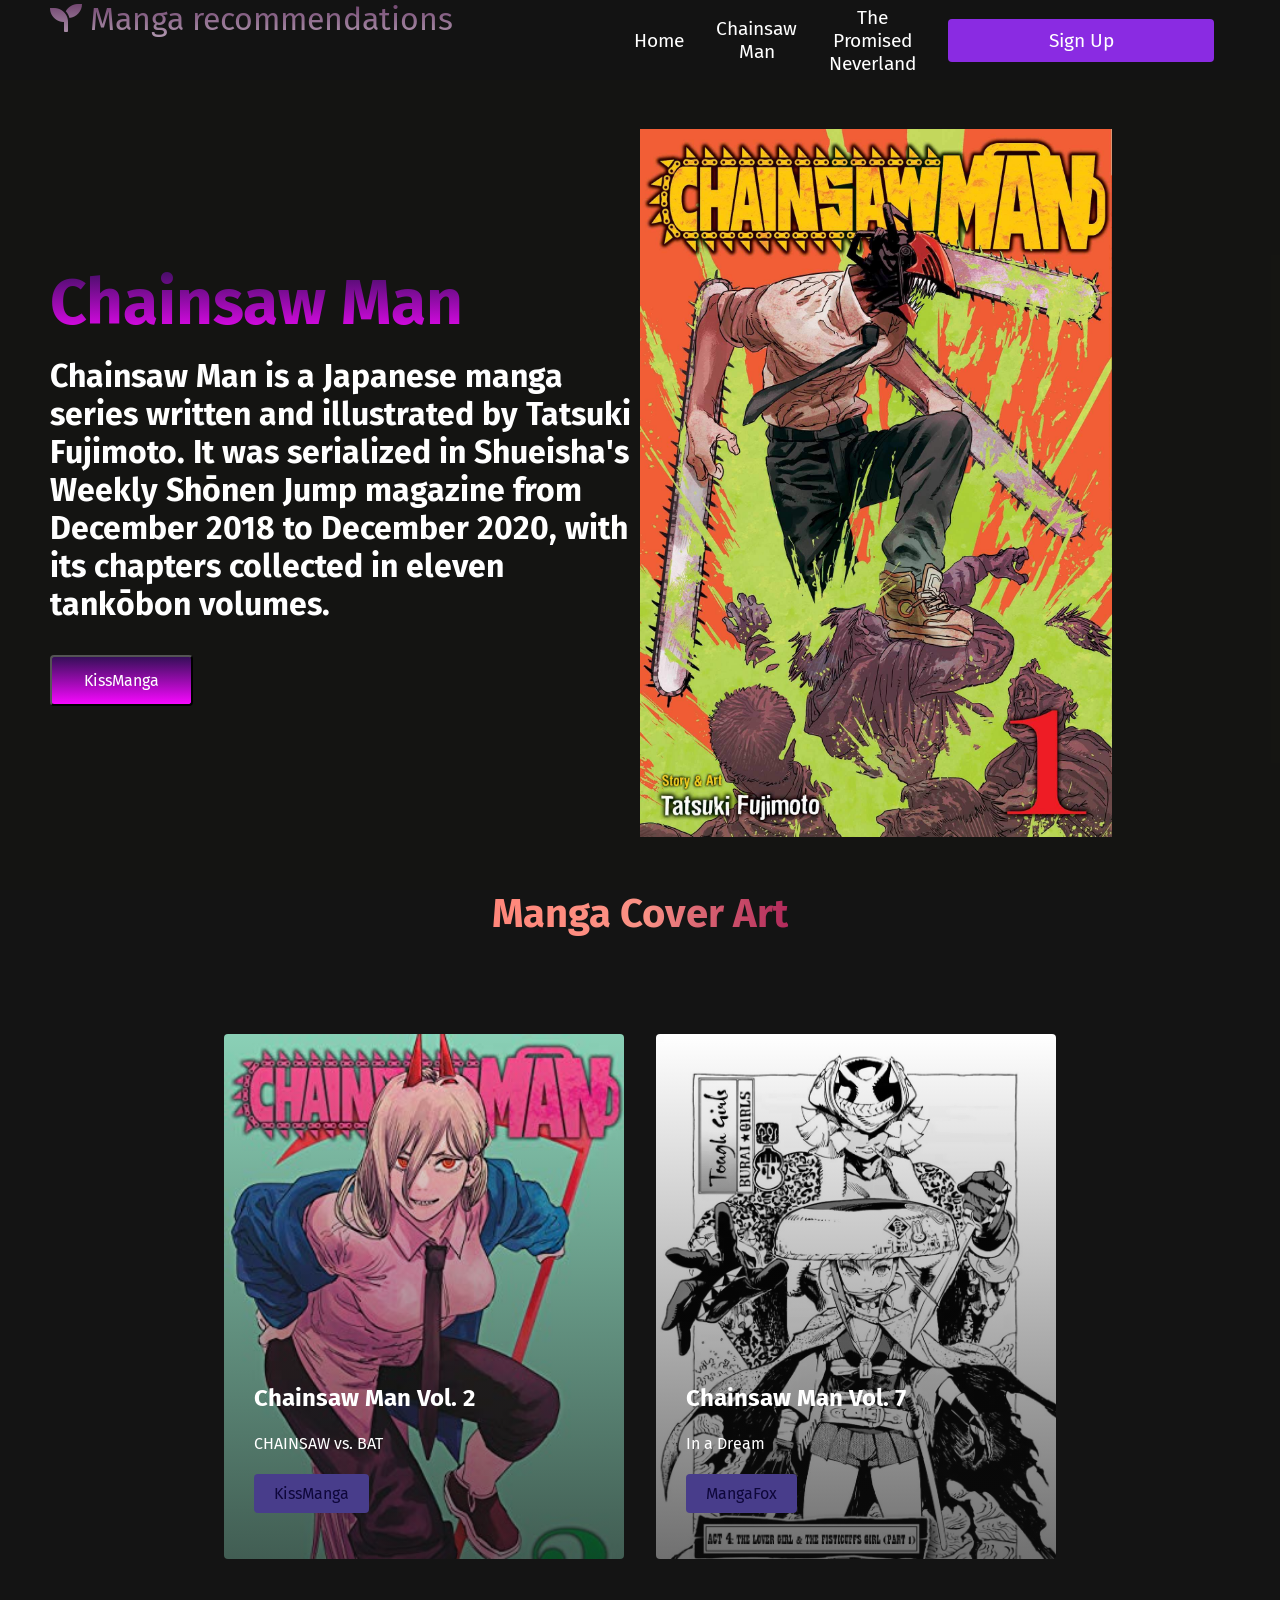
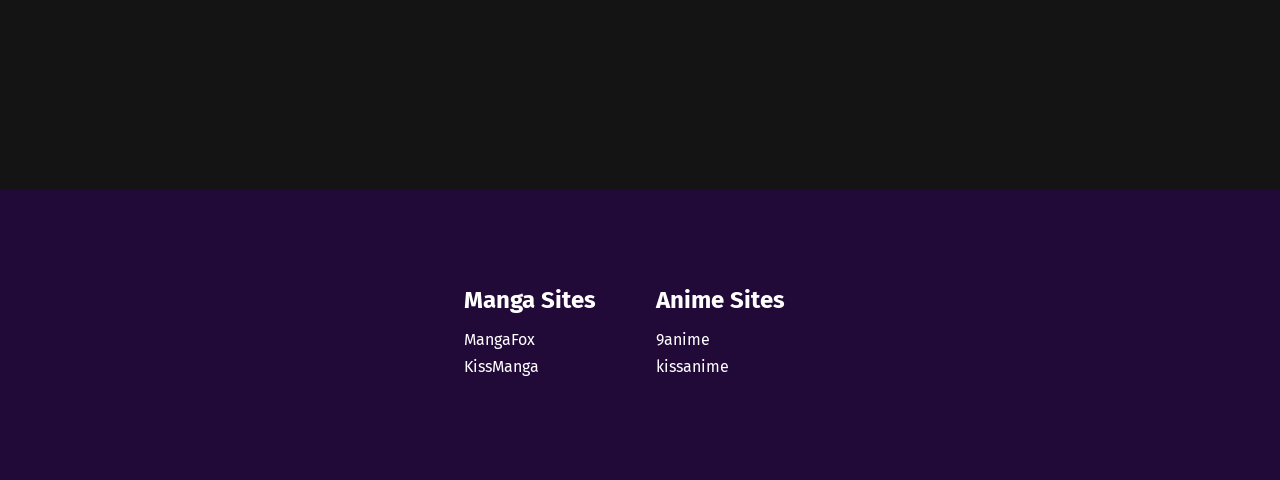
==== Chainsaw.html @ 0ef7254d "Added finishing changes" ====
<!DOCTYPE html>
<html lang="en">
<head>
    <meta charset="UTF-8">
    <meta http-equiv="X-UA-Compatible" content="IE=edge">
    <meta name="viewport" content="width=device-width, initial-scale=1.0">
    <title>Inner Web</title>
    <link rel="stylesheet" href="styles.css"/>
    <link rel="stylesheet" href="https://use.fontawesome.com/releases/v5.15.4/css/all.css" integrity="sha384-DyZ88mC6Up2uqS4h/KRgHuoeGwBcD4Ng9SiP4dIRy0EXTlnuz47vAwmeGwVChigm" crossorigin="anonymous"/>
    <link rel="preconnect" href="https://fonts.googleapis.com">
<link rel="preconnect" href="https://fonts.gstatic.com" crossorigin>
<link href="https://fonts.googleapis.com/css2?family=Fira+Sans:ital@1&display=swap" rel="stylesheet">
</head>
<body>
    <nav class="navbar">
        <div class="navbar_container">
            <a href="" id="navbar_logo">
                <i class="fas fa-seedling"></i>
                Manga recommendations
            </a>
            <div class="navbar_toggle" id="mobile-menu">
                <span class="bar"></span>
                <span class="bar"></span> 
                <span class="bar"></span>     
            </div>
            <ul class="navbar_menu">
                <li class="navbar_item">
                    <a href="" class="navbar_links"> Home </a>
                </li>
                <li class="navbar_item">
                    <a href="/Chainsaw.html" class="navbar_links"> Chainsaw Man </a>
                </li>
                <li class="navbar_item">
                    <a href="/" class="navbar_links">The Promised Neverland </a>
                </li>
                <li class="navbar_btn">
                    <a href="" class="button"> Sign Up </a>
                </li>
            </ul>
        </div>
    </nav>

    <!-- 
        Section
    -->
    <div class="main">
        <div class="main_container">
            <div class="main_content">
                <h1></h1>
                <h1>Chainsaw Man</h1>
                <p>Chainsaw Man is a Japanese manga series written and illustrated by Tatsuki Fujimoto. It was serialized in Shueisha's Weekly Shōnen Jump magazine from December 2018 to December 2020, with its chapters collected in eleven tankōbon volumes. </p>
                <button class="main_btn"><a href="https://kissmanga.org/" target="_blank" rel="noreferrer noopener">KissManga</a></button>
            </div>
            <div class="main_image--containter">
                <img src="images/81s8xJUzWGL.jpg" alt="Chainsaw Man" id="main_img">
            </div>
        </div>
    </div>
    
    <!-- 
        Second Section
     -->
    <div class="services">
        <h1>Manga Cover Art </h1>
        <div class="services_container">
            <div class="services_card">
                <h2> Chainsaw Man Vol. 2 </h2>
                <p>CHAINSAW vs. BAT</p>
                <button>
                   KissManga
                </button>
            </div>
            <div class="services_card">
                <h2>Chainsaw Man Vol. 7</h2>
                <p>In a Dream</p>
                <button>
                    MangaFox
                </button>
            </div>
        </div>
    </div>
    <!-- 
        The footer 
    -->
    <div class="footer_container">
        <div class="footer_links">
            <div class="footer_link--wrapper">
                <div class="footer_link--items">
                    <h2>Manga Sites</h2>
                    <a href="https://mangafox.fun/" target="_blank" rel="noreferrer noopener">MangaFox</a>
                    <a href="https://kissmanga.org/" target="_blank" rel="noreferrer noopener">KissManga</a>
                </div>
                <div class="footer_link--items">
                    <h2>Anime Sites</h2>
                    <a href="https://9anime.to/home" target="_blank" rel="noreferrer noopener">9anime</a>
                    <a href="https://kissanime.com.ru/kissanime-home.html" target="_blank" rel="noreferrer noopener">kissanime</a>
                </div>
            </div>
        </div>  
    </div>



    <script src="app.js"></script>

</body>
</html>
---- styles.css ----
* {
    box-sizing: border-box;
    margin: 0;
    padding: 0;
    font-family: 'Fira Sans', sans-serif;
}
.navbar {
    background: #131313;
    height: 80;
    display: flex;
    justify-content: center;
    align-items: center;
    font-size: 1.2rem;
    position: sticky;
    top: 0;
    z-index: 999;
}
.navbar_container {
    display: flex;
    justify-content: space-between;
    height: 80px;
    z-index: 1;
    width: 100%;
    max-width: 1300px;
    margin: 0 auto;
    padding: 0 50px;
}
#navbar_logo {
    background-color:red ;
    background-image: linear-gradient(to top, #ffffff 0%, #6b3d69 100%);
    background-size: 100%;
    -webkit-background-clip: text;
    -moz-background-clip: text;
    -webkit-text-fill-color: transparent;
    -moz-text-fill-color: transparent;
    align-items: center;
    cursor: pointer;
    text-decoration: none;
    font-size: 2rem;
}
.fa-gem {
    margin-right: 0.5rem;
}
.navbar_menu {
    display: flex;
    align-items: center;
    list-style: none;
    text-align: center;
}
.navbar_item {
    height: 80px;
}
.navbar_links {
    color: white;
    display: flex;
    align-items: center;
    justify-content: center;
    text-decoration: none;
    padding: 0 1rem;
    height: 100%;
}
.navbar_btn {
    display: flex;
    justify-content: center;
    align-items: center;
    padding: 0 1rem;
    width: 100%;
}
.button {
    display: flex;
    justify-content: center;
    align-items: center;
    text-decoration: none;
    padding: 10px 20px;
    height: 100%;
    width: 100%;
    border: none;
    outline: none;
    border-radius: 4px;
    background:	#8a2be2	;
    color: #fff;
}
.button:hover {
    background:	#483d8b;
    transition: all 0.3s ease;
}
.navbar_links:hover {
    color: #483d8b;
    transition: all 0.3s ease;
}
@media screen and (max-width: 960px) {
    .navbar_container {
        display: flex;
        justify-content: space-between;
        height: 80px;
        z-index: 1;
        width: 100%;
        max-width: 1300px;
        padding: 0;
    }

    .navbar_menu {
        display: grid;
        grid-template-columns: auto;
        margin: 0;
        width: 100%;
        position: absolute;
        top: -1000px;
        opacity: 0;
        transition: all 0.5s ease;
        height: 50vh;
        z-index: -1;
        background: #0e073a;
    }
    .navbar_menu.active {
        background: #131313;
        top: 100%;
        opacity: 1;
        transition: all 0.5s ease;
        z-index: 99;
        height: 50vh;
        font-size: 1.6rem;
    }
    #navbar_logo {
        padding-left: 25px;
    }

    .navbar_toggle .bar {
        width: 25px;
        height: 3px;
        margin: 5px auto;
        transition: all 0.3s ease-in-out;
        background: #fff;

    }

    .navbar_item {
        width: 100%;
    }
    .navbar_links {
        text-align: center;
        padding: 2rem;
        width: 100%;
        display: table;
    }
    #mobile-menu {
        position: absolute;
        top: 20%;
        right: 5%;
        transform: translate(5%, 20%);
    }
    .navbar_btn {
        padding-bottom: 2rem;
    }
    .button {
        display: flex;
        justify-content: center;
        align-items: center;
        width: 80%;
        height: 80px;
        margin: 0;
    }
    .navbar_toggle .bar {
        display: block;
        cursor: pointer;
    }
    #mobile-menu.is-active .bar:nth-child(2) {
        opacity: 0;
    }
    #mobile-menu.is-active .bar:nth-child(1) {
        transform: translateY(8px) rotate(45deg);
    }
    #mobile-menu.is-active .bar:nth-child(3) {
        transform: translateY(-8px) rotate(-45deg);
    }

}
/* Section */
.main {
    background-color: #141411;
}
.main_container {
    display: grid;
    grid-template-columns: 1fr 1fr;
    align-items: center;
    justify-self: center;
    margin: 0 auto;
    height: 90vh;
    background-color: #22212114;
    z-index: 1;
    width: 100%;
    max-width: 1300px;
    padding: 0 50px;
}
.main_content h1 {
    font-size: 4rem;
    background-color: #2a1142;
    background-image: linear-gradient(to top, #f708ff 0%, #350f58 100%);
    background-size: 100%;
    -webkit-background-clip: text;
    -moz-background-clip: text;
    -webkit-text-fill-color: transparent;
    -moz-text-fill-color:transparent;
}
.main_content h2 {
    font-size: 4rem;
    background-color: #2a1142;
    background-image: linear-gradient(to top, #5f2937 0%, #4a424b 100%);
    background-size: 100%;
    -webkit-background-clip: text;
    -moz-background-clip: text;
    -webkit-text-fill-color: transparent;
    -moz-text-fill-color:transparent;
}
.main_content p {
    margin-top: 1rem;
    font-size: 2rem;
    font-weight: 700;
    color: #fff;
}
.main_btn {
    font-size: 1rem;
    background-image: linear-gradient(to top,#f708ff 0%, #350f58 100%);
    padding: 14px 32px;
    border-radius: 4px;
    color: #fff;
    margin-top: 2rem;
    cursor: pointer;
    position: relative;
    transition: all 0.35s;
    outline: none;
}
.main_btn a {
    position: relative;
    z-index: 2;
    color: #fff;
    text-decoration: none;
}
.main_btn::after {
    position: absolute;
    content: '';
    top: 0;
    left: 0;
    width: 0;
    height: 100%;
    background:#0e073a;
    transition: all 0.35s;
    border-radius: 4px;
}
.main_btn:hover {
    color: #fff;
}
.main_btn:hover:after {
    width: 100%;
}
.main_img--container {
    text-align: center;
}

#main_img {
    height: 80%;
    width: 80%;
}
 
/* Moblie Code*/
@media screen and (max-width: 768px) {
    .main_container {
        display: grid;
        grid-template-columns: auto;
        align-items: center;
        justify-self: center;
        width: 100%;
        margin: 0 auto;
        height: 90vh;
    }
    .main_content {
        text-align: center;
        margin-bottom: 4rem;
    }
    .main_content h1 {
        font-size: 2.5rem;
        margin-top: 2rem;
    }
    .main_content h2 {
        font-size: 3rem;
    }
    .main_content p {
        margin-top: 1rem;
        font-size: 1.5rem;
    }
}

@media screen and (max-width: 480px) {
    .main_content h1 {
        font-size: 2rem;
        margin-top: 3rem;
    }
    .main_content h2 {
        font-size: 2rem;
    }
    .main_content p {
        margin-top: 2rem;
        font-size: 1.5rem;
    }
    .main_btn {
        padding: 12px 36px;
        margin: 2.5rem 0;
    }
}
/* Second Section*/
.services {
    background: #141414;
    display: flex;
    flex-direction: column;
    align-items: center;
    height: 100vh;
}
.services h1 {
    background-color: #ff8177;
    background-image: linear-gradient(to right, #ff8177 0%, 
    #ff867a 0%, #ff8c7f 21%, #f99185 52%, #cf556c 78%, #b12a5b
    );
    background-size: 100;
    margin-bottom: 5rem;
    font-size: 2.5rem;
    -webkit-background-clip: text;
    -moz-background-clip: text;
    -webkit-text-fill-color: transparent;
    -moz-text-fill-color:transparent;
}
.services_container {
    display: flex;
    justify-content: center;
    flex-wrap: wrap;
}
.services_card {
    margin: 1rem;
    height: 525px;
    width: 400px;
    border-radius: 4px;
    background-image: linear-gradient(to bottom, rgba(0,0,0,0) 0%, rgba(17, 17, 17, 0.6) 100%), url('/images/B08NSVPWLS.01._SCLZZZZZZZ_SX500_.jpg');
    background-size: cover;
    position: relative;
    color: #fff;
}
.services_card:nth-child(2) {
    background-image: linear-gradient(to bottom, rgba(0,0,0,0) 0%, rgba(17, 17, 17, 0.6) 100%), url('/images/2.jpg');
    background-size: cover;
    position: relative;
    color: #fff;
}
.services h2 {
    position: absolute;
    top: 350px;
    left: 30px;
}
.services_card p {
    position: absolute;
    top: 400px;
    left: 30px;
}
.services_card button {
    color: #0e073a;
    padding: 10px 20px;
    border: none;
    outline: none;
    border-radius: 4px;
    background: #483d8b;
    position: absolute;
    top: 440px;
    left: 30px;
    font-size: 1rem;
    cursor: pointer;
}

.services_card:hover {
    transform: scale(1.075);
    transition: 0.2s ease-in;
    cursor: pointer;
}
@media screen and (max-width: 960px) {
    .services {
        height: 1600px;
    }
    .services h1 {
        font-size: 2rem;
        margin-top: 12rem;
    }
}
@media screen and (max-width: 480px) {
    .services {
        height: 1400px;
    }
    .services h1 {
        font-size: 1.2rem;
    }
    .services_card {
        width: 300px;
    }
}

/* My footer*/

.footer_container {
    background-color:#220a38 ;
    padding: 5rem 0;
    display: flex;
    flex-direction: column;
    justify-content: center;
    align-items: center;
}

#footer_logo {
    color: #fff;
    display: flex;
    align-items: center;
    cursor: pointer;
}
.footer_links {
    width: 100%;
    max-width: 1000px;
    display: flex;
    justify-content: center;
}
.footer_link--wrapper {
    display: flex;

}
.footer_link--items {
    display: flex;
    flex-direction: column;
    align-items: flex-start;
    margin: 16px;
    text-align: left;
    width: 160px;
    box-sizing: border-box;
}
.footer_link--items h2 {
    margin-bottom: 16px;
}
.footer_link--items > h2 {
    color: #fff;
}
.footer_link--items a {
    color: #ffffff;
    text-decoration: none;
    margin-bottom: 0.5rem;
}
.footer_link--items a:hover {
    color: #e9e9e9;
    transition: 0.3s ease-in;
}
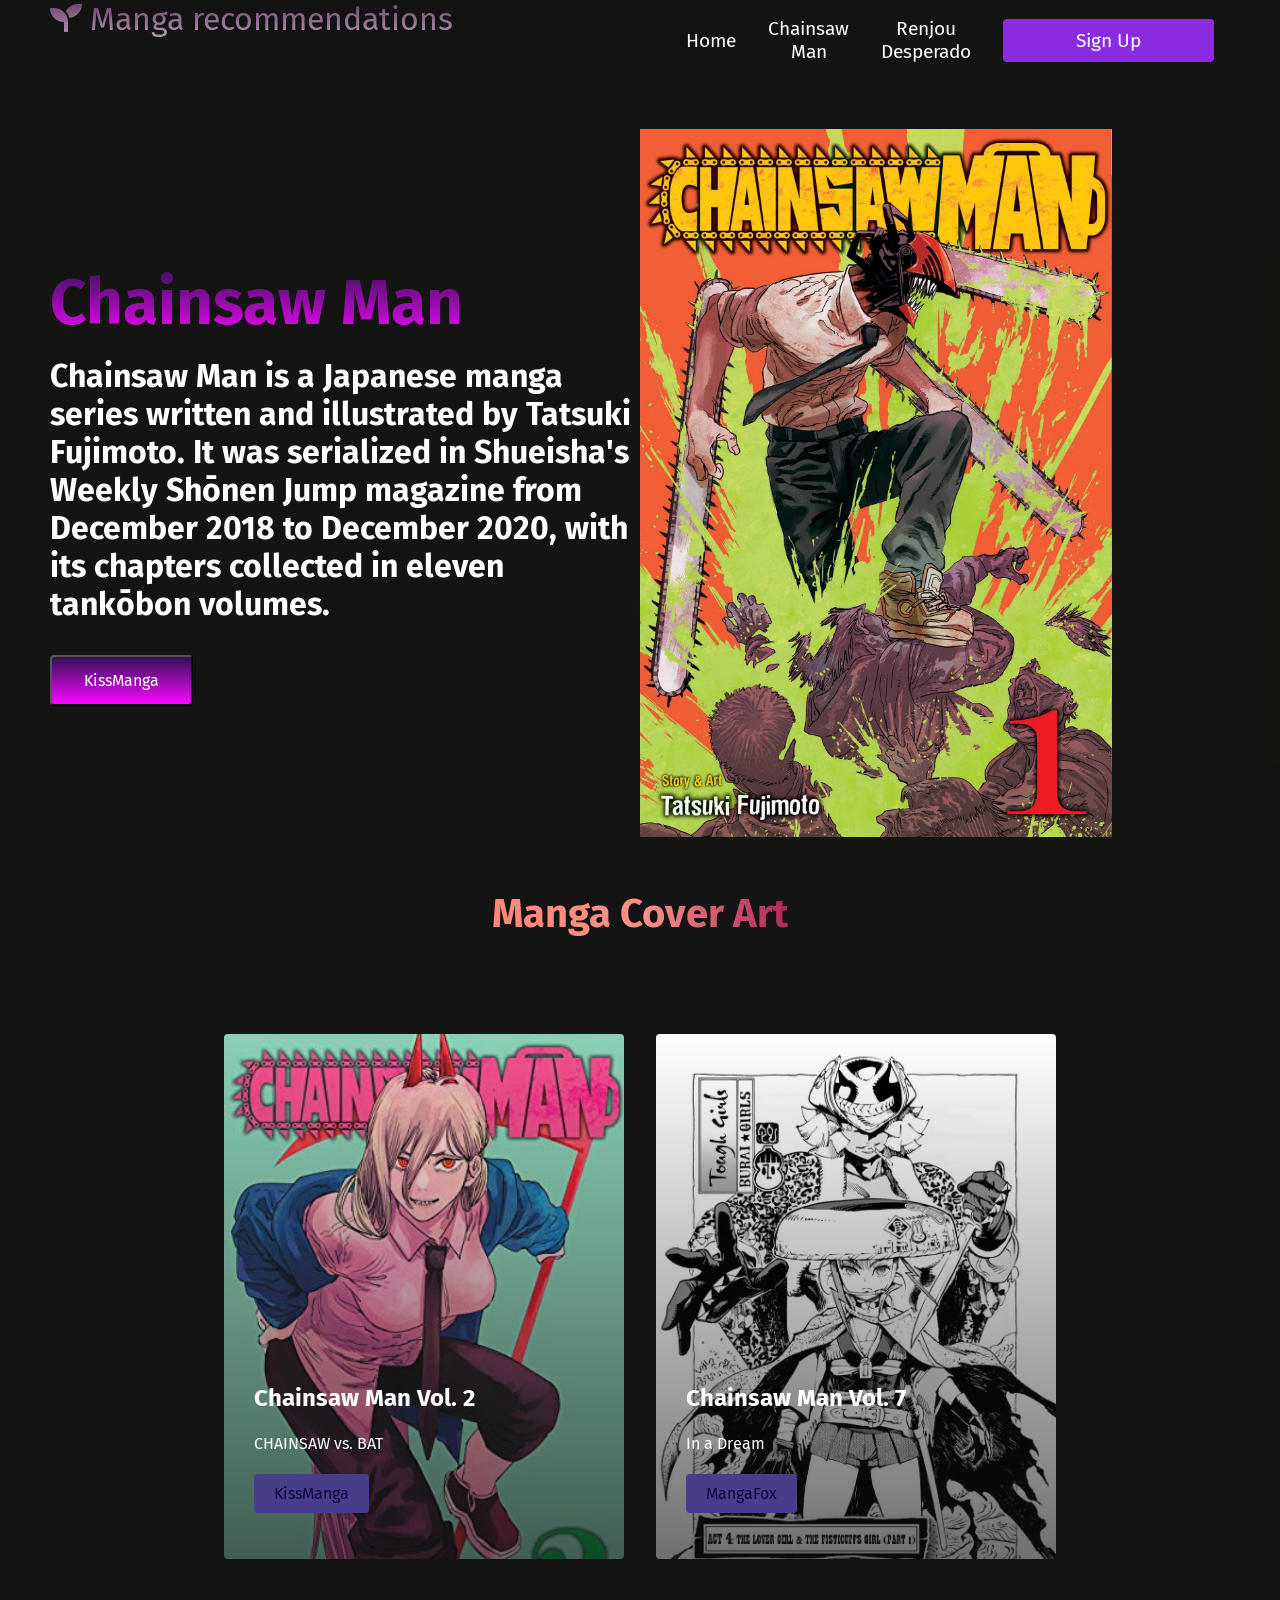
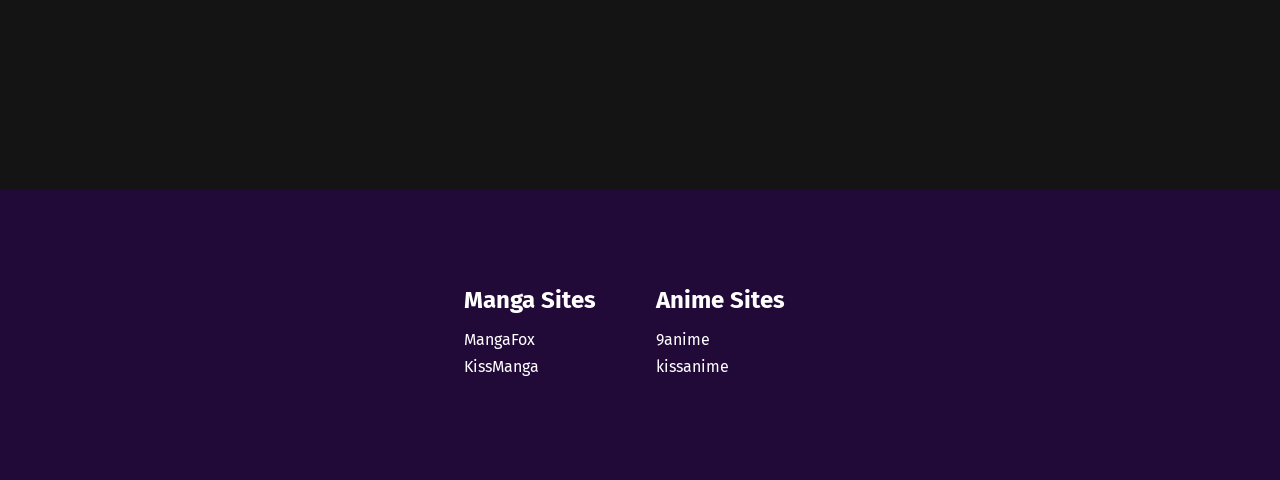
==== commit 72005f0a: "Changed name of class" ====
--- a/Chainsaw.html
+++ b/Chainsaw.html
@@ -4,7 +4,7 @@
     <meta charset="UTF-8">
     <meta http-equiv="X-UA-Compatible" content="IE=edge">
     <meta name="viewport" content="width=device-width, initial-scale=1.0">
-    <title>Inner Web</title>
+    <title>Manga</title>
     <link rel="stylesheet" href="styles.css"/>
     <link rel="stylesheet" href="https://use.fontawesome.com/releases/v5.15.4/css/all.css" integrity="sha384-DyZ88mC6Up2uqS4h/KRgHuoeGwBcD4Ng9SiP4dIRy0EXTlnuz47vAwmeGwVChigm" crossorigin="anonymous"/>
     <link rel="preconnect" href="https://fonts.googleapis.com">
@@ -31,7 +31,7 @@
                     <a href="/Chainsaw.html" class="navbar_links"> Chainsaw Man </a>
                 </li>
                 <li class="navbar_item">
-                    <a href="/" class="navbar_links">The Promised Neverland </a>
+                    <a href="/" class="navbar_links">Renjou Desperado</a>
                 </li>
                 <li class="navbar_btn">
                     <a href="" class="button"> Sign Up </a>
